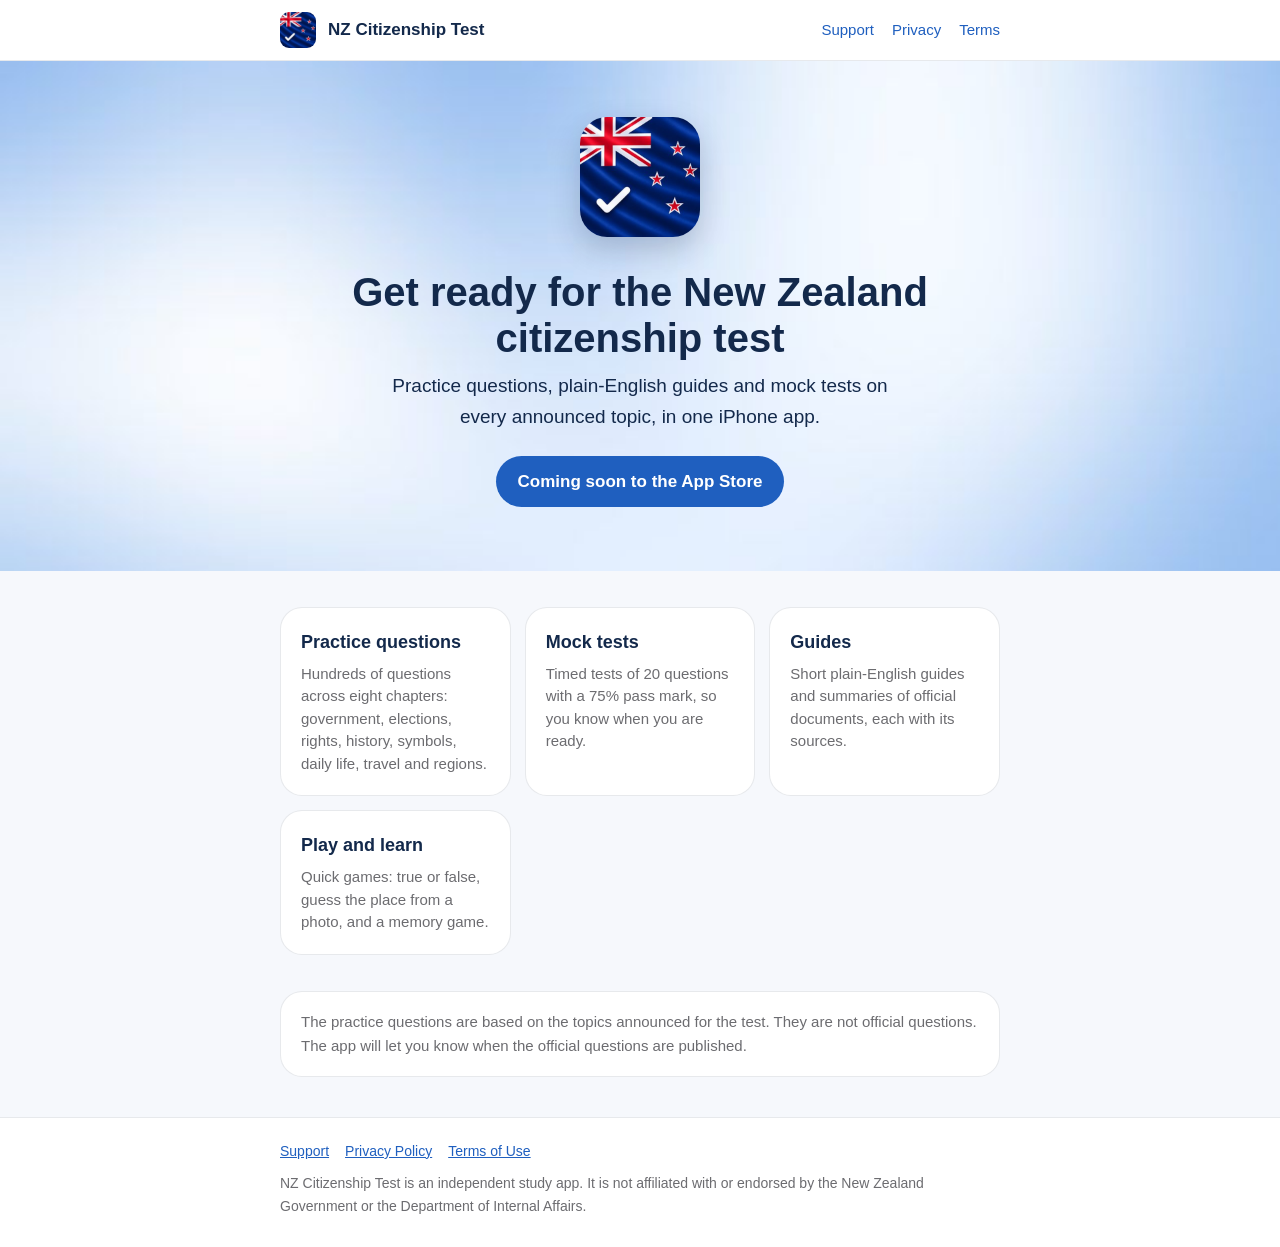
==== index.html @ 4ac87075 "Add files via upload" ====
<!doctype html>
<html lang="en">
<head>
<meta charset="utf-8">
<meta name="viewport" content="width=device-width, initial-scale=1">
<title>NZ Citizenship Test – practise for the New Zealand citizenship test</title>
<meta name="description" content="An iPhone app with practice questions, guides and mock tests for the New Zealand citizenship test.">
<link rel="icon" href="assets/favicon.png">
<link rel="apple-touch-icon" href="assets/apple-touch-icon.png">
<link rel="stylesheet" href="assets/style.css">
</head>
<body>
<header class="site"><div class="wrap">
  <img src="assets/icon.png" alt="">
  <a class="name" href="./">NZ Citizenship Test</a>
  <nav><a href="support.html">Support</a><a href="privacy.html">Privacy</a><a href="terms.html">Terms</a></nav>
</div></header>
<section class="hero"><div class="wrap">
  <img src="assets/icon.png" alt="NZ Citizenship Test app icon">
  <h1>Get ready for the New Zealand citizenship test</h1>
  <p>Practice questions, plain-English guides and mock tests on every announced topic, in one iPhone app.</p>
  <span class="badge">Coming soon to the App Store</span>
</div></section>
<main class="wrap">
  <div class="cards">
    <div class="card"><h3>Practice questions</h3><p>Hundreds of questions across eight chapters: government, elections, rights, history, symbols, daily life, travel and regions.</p></div>
    <div class="card"><h3>Mock tests</h3><p>Timed tests of 20 questions with a 75% pass mark, so you know when you are ready.</p></div>
    <div class="card"><h3>Guides</h3><p>Short plain-English guides and summaries of official documents, each with its sources.</p></div>
    <div class="card"><h3>Play and learn</h3><p>Quick games: true or false, guess the place from a photo, and a memory game.</p></div>
  </div>
  <div class="note">The practice questions are based on the topics announced for the test. They are not official questions. The app will let you know when the official questions are published.</div>
</main>
<footer class="site"><div class="wrap">
  <a href="support.html">Support</a><a href="privacy.html">Privacy Policy</a><a href="terms.html">Terms of Use</a>
  <p>NZ Citizenship Test is an independent study app. It is not affiliated with or endorsed by the New Zealand Government or the Department of Internal Affairs.</p>
</div></footer>
</body>
</html>
---- assets/style.css ----
:root {
  --navy: #13294B; --ink: #1C1C1E; --muted: #6C6C70; --primary: #1F5FBF;
  --stage: #F6F8FC; --card: #FFFFFF; --line: rgba(19, 41, 75, 0.10);
}
* { box-sizing: border-box; }
html { -webkit-text-size-adjust: 100%; }
body {
  margin: 0; background: var(--stage); color: var(--ink);
  font: 17px/1.6 -apple-system, BlinkMacSystemFont, "SF Pro Text", "Segoe UI", Roboto, Helvetica, Arial, sans-serif;
}
a { color: var(--primary); }
.wrap { max-width: 760px; margin: 0 auto; padding: 0 20px; }
header.site { background: var(--card); border-bottom: 1px solid var(--line); }
header.site .wrap { display: flex; align-items: center; gap: 12px; padding-top: 12px; padding-bottom: 12px; }
header.site img { width: 36px; height: 36px; border-radius: 9px; }
header.site .name { font-weight: 700; color: var(--navy); text-decoration: none; margin-right: auto; }
header.site nav a { margin-left: 18px; text-decoration: none; font-size: 15px; }
.hero { background: #DCE9FB url(sky.jpg) center top / cover no-repeat; text-align: center; padding: 56px 0 64px; }
.hero img { width: 120px; height: 120px; border-radius: 27px; box-shadow: 0 12px 30px rgba(17, 34, 68, 0.22); }
.hero h1 { font-size: 40px; line-height: 1.15; color: var(--navy); margin: 24px 0 10px; }
.hero p { font-size: 19px; color: var(--navy); max-width: 520px; margin: 0 auto; }
.badge { display: inline-block; margin-top: 24px; padding: 12px 22px; border-radius: 26px; background: var(--primary); color: #fff; font-weight: 600; }
.cards { display: grid; grid-template-columns: repeat(auto-fit, minmax(210px, 1fr)); gap: 14px; margin: 36px 0; }
.card { background: var(--card); border: 1px solid var(--line); border-radius: 22px; padding: 20px; }
.card h3 { margin: 0 0 6px; color: var(--navy); font-size: 18px; }
.card p { margin: 0; color: var(--muted); font-size: 15px; line-height: 1.5; }
.note { background: var(--card); border: 1px solid var(--line); border-radius: 22px; padding: 18px 20px; color: var(--muted); font-size: 15px; margin-bottom: 40px; }
main.doc { padding: 36px 0 56px; }
main.doc h1 { font-size: 32px; line-height: 1.2; color: var(--navy); margin: 0 0 6px; }
main.doc .updated { color: var(--muted); font-size: 15px; margin: 0 0 26px; }
main.doc h2 { font-size: 21px; color: var(--navy); margin: 30px 0 8px; }
main.doc p, main.doc li { margin: 0 0 12px; }
main.doc ul { padding-left: 22px; margin: 0 0 12px; }
footer.site { border-top: 1px solid var(--line); background: var(--card); color: var(--muted); font-size: 14px; padding: 22px 0 30px; }
footer.site a { margin-right: 16px; }
footer.site p { margin: 10px 0 0; }
@media (max-width: 520px) {
  .hero { padding: 40px 0 48px; }
  .hero h1 { font-size: 31px; }
  header.site nav a { margin-left: 12px; }
}
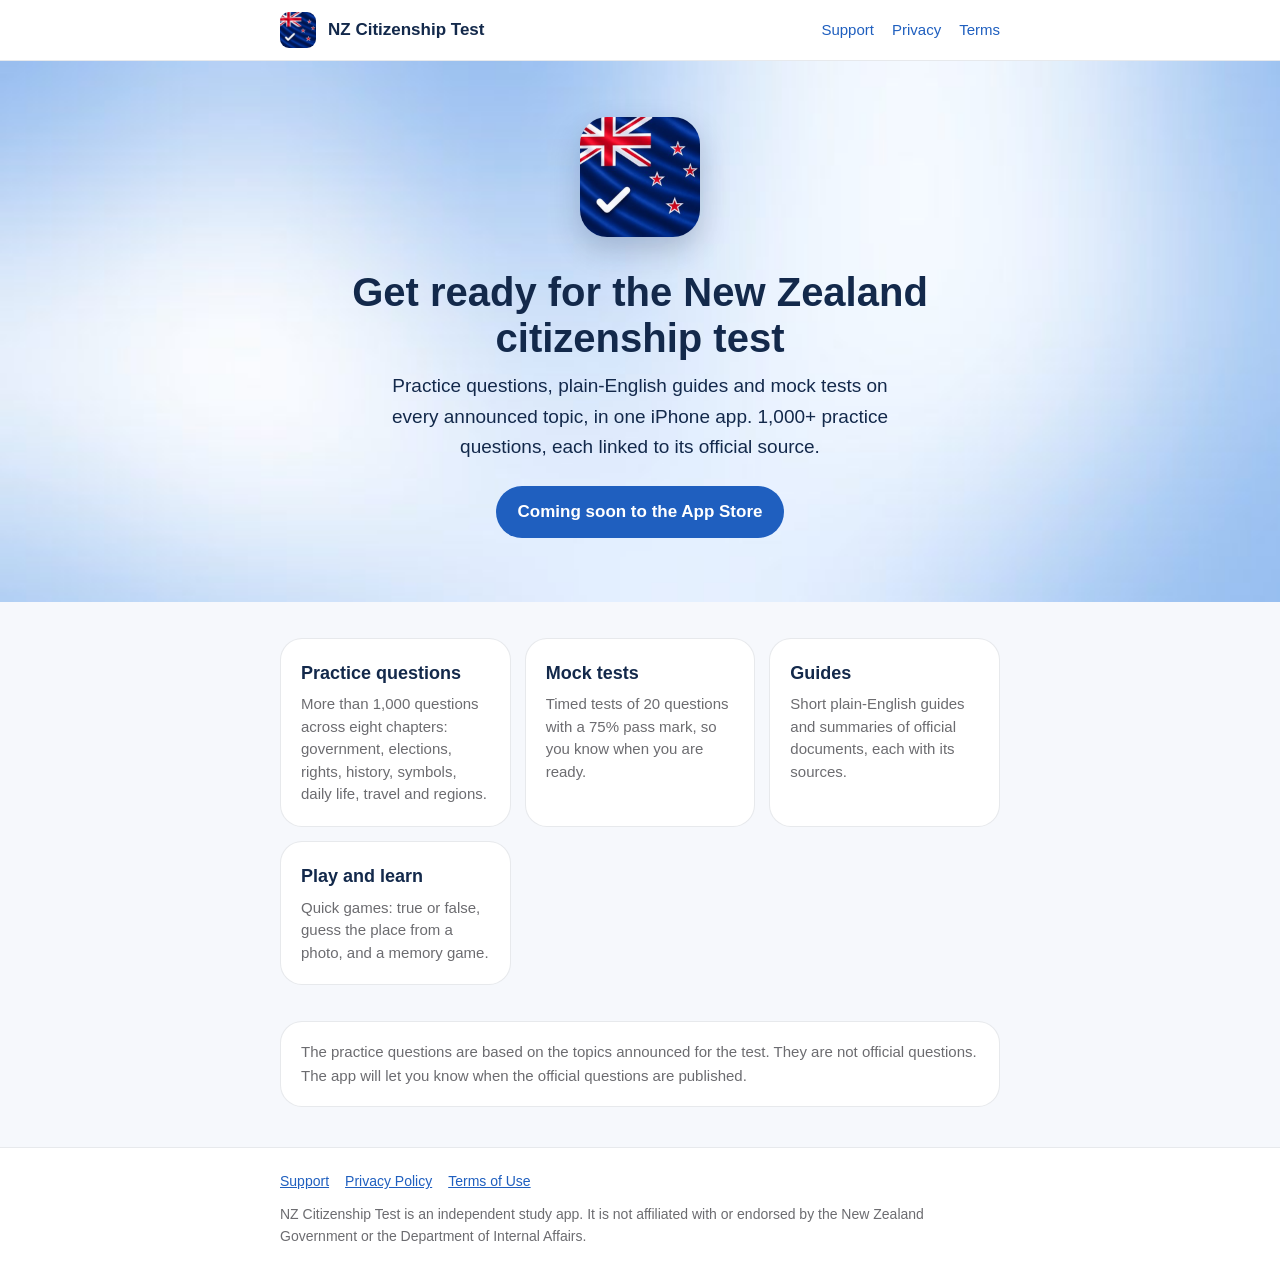
==== commit b25eab21: "Add files via upload" ====
--- a/index.html
+++ b/index.html
@@ -18,12 +18,12 @@
 <section class="hero"><div class="wrap">
   <img src="assets/icon.png" alt="NZ Citizenship Test app icon">
   <h1>Get ready for the New Zealand citizenship test</h1>
-  <p>Practice questions, plain-English guides and mock tests on every announced topic, in one iPhone app.</p>
+  <p>Practice questions, plain-English guides and mock tests on every announced topic, in one iPhone app. 1,000+ practice questions, each linked to its official source.</p>
   <span class="badge">Coming soon to the App Store</span>
 </div></section>
 <main class="wrap">
   <div class="cards">
-    <div class="card"><h3>Practice questions</h3><p>Hundreds of questions across eight chapters: government, elections, rights, history, symbols, daily life, travel and regions.</p></div>
+    <div class="card"><h3>Practice questions</h3><p>More than 1,000 questions across eight chapters: government, elections, rights, history, symbols, daily life, travel and regions.</p></div>
     <div class="card"><h3>Mock tests</h3><p>Timed tests of 20 questions with a 75% pass mark, so you know when you are ready.</p></div>
     <div class="card"><h3>Guides</h3><p>Short plain-English guides and summaries of official documents, each with its sources.</p></div>
     <div class="card"><h3>Play and learn</h3><p>Quick games: true or false, guess the place from a photo, and a memory game.</p></div>
